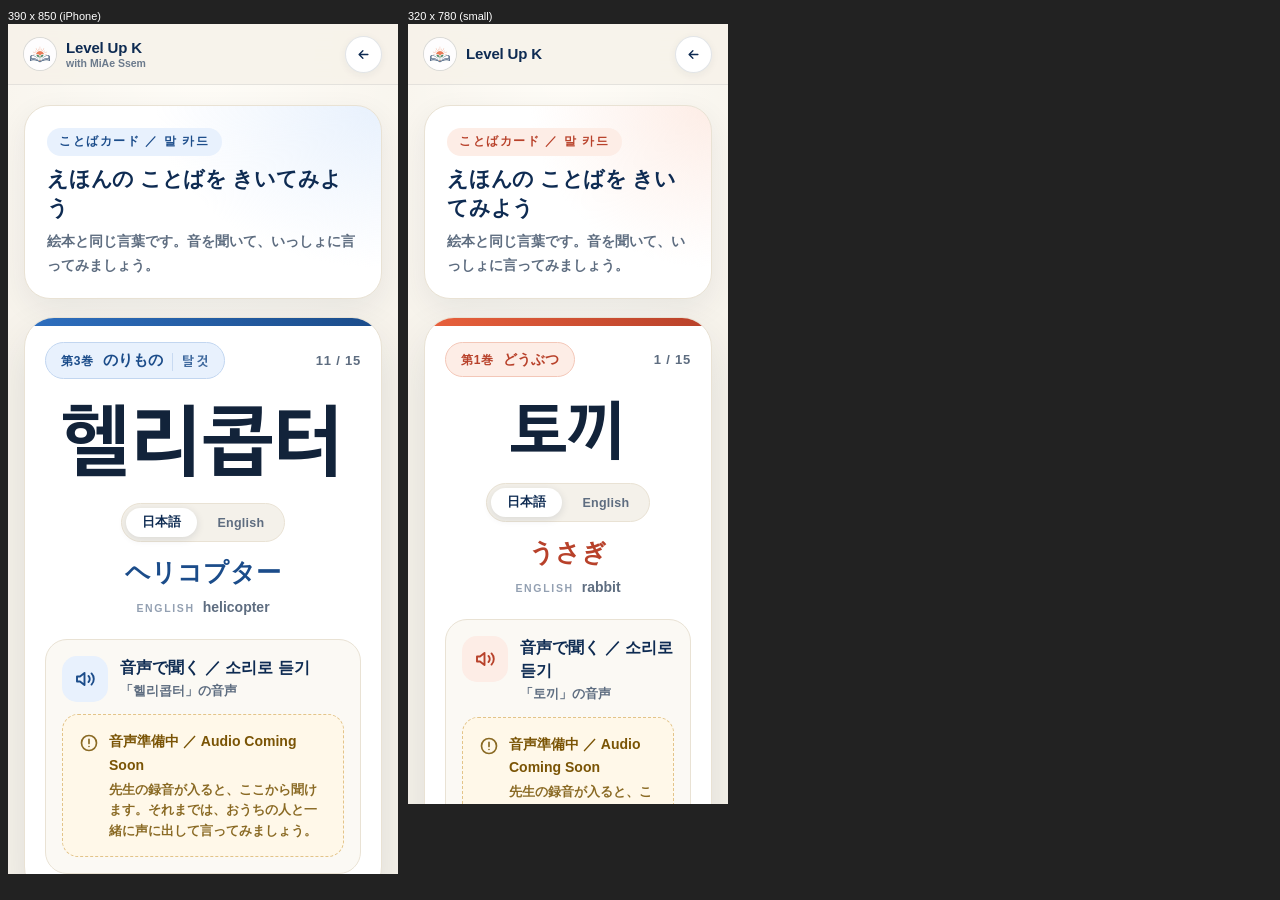
==== _tmp_mobile.html @ d11b659a "temp: mobile viewport check page" ====
<!DOCTYPE html>
<html lang="ja">
<head><meta charset="utf-8"><title>cards.html mobile check</title>
<style>
  body{margin:0;background:#222;display:flex;gap:10px;padding:8px;font-family:sans-serif;color:#fff}
  figure{margin:0}
  figcaption{font-size:11px;padding:2px 0}
  iframe{border:0;background:#fff;display:block}
</style></head>
<body>
<figure><figcaption>390 x 850 (iPhone)</figcaption><iframe src="cards.html?w=hellikopteo" width="390" height="850"></iframe></figure>
<figure><figcaption>320 x 780 (small)</figcaption><iframe src="cards.html?w=tokki" width="320" height="780"></iframe></figure>
</body></html>
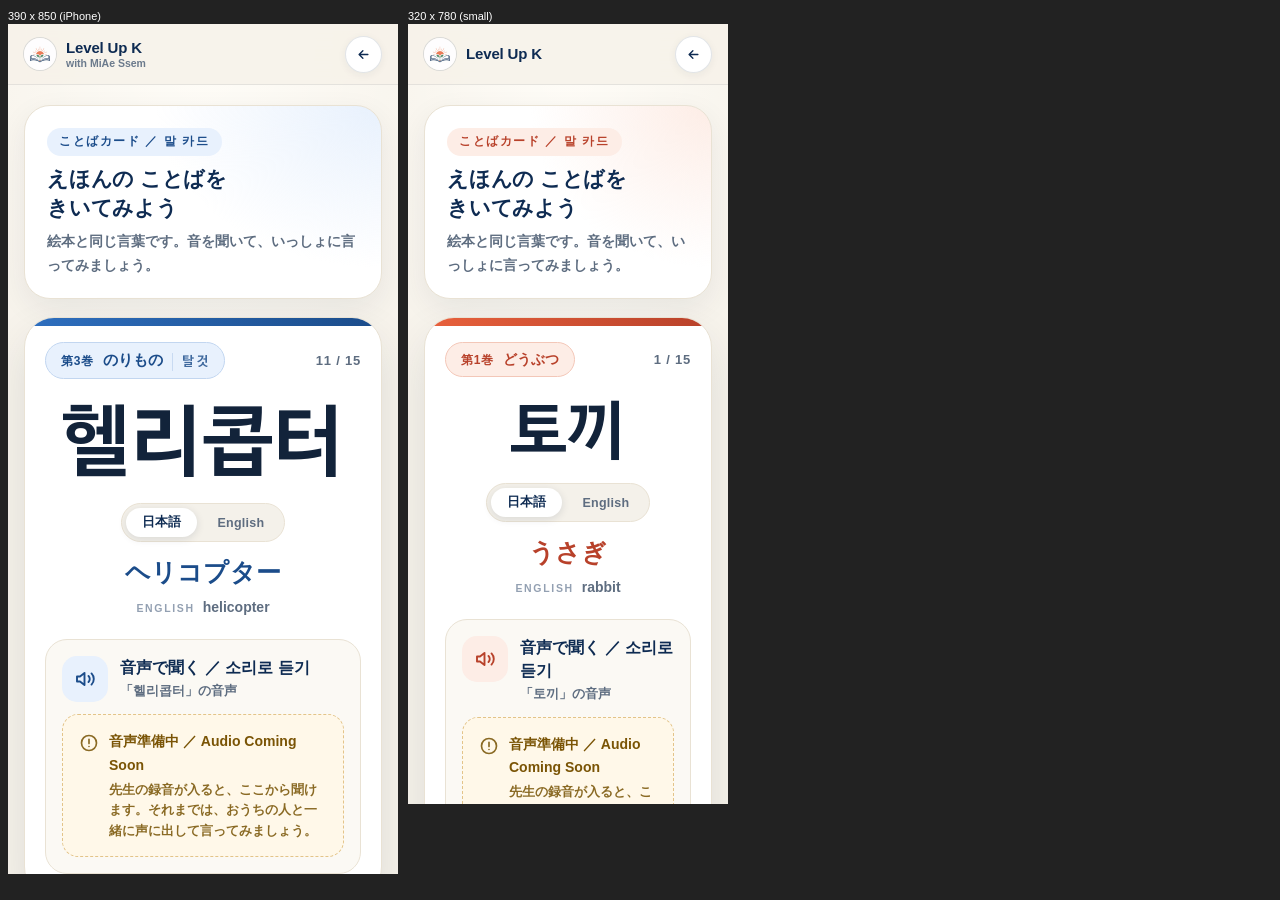
==== commit 3ea90f97: "temp: cache-busted mobile check" ====
--- a/_tmp_mobile.html
+++ b/_tmp_mobile.html
@@ -8,6 +8,6 @@
   iframe{border:0;background:#fff;display:block}
 </style></head>
 <body>
-<figure><figcaption>390 x 850 (iPhone)</figcaption><iframe src="cards.html?w=hellikopteo" width="390" height="850"></iframe></figure>
-<figure><figcaption>320 x 780 (small)</figcaption><iframe src="cards.html?w=tokki" width="320" height="780"></iframe></figure>
+<figure><figcaption>390 x 850 (iPhone)</figcaption><iframe src="cards.html?w=hellikopteo&amp;cb=5" width="390" height="850"></iframe></figure>
+<figure><figcaption>320 x 780 (small)</figcaption><iframe src="cards.html?w=tokki&amp;cb=5" width="320" height="780"></iframe></figure>
 </body></html>
